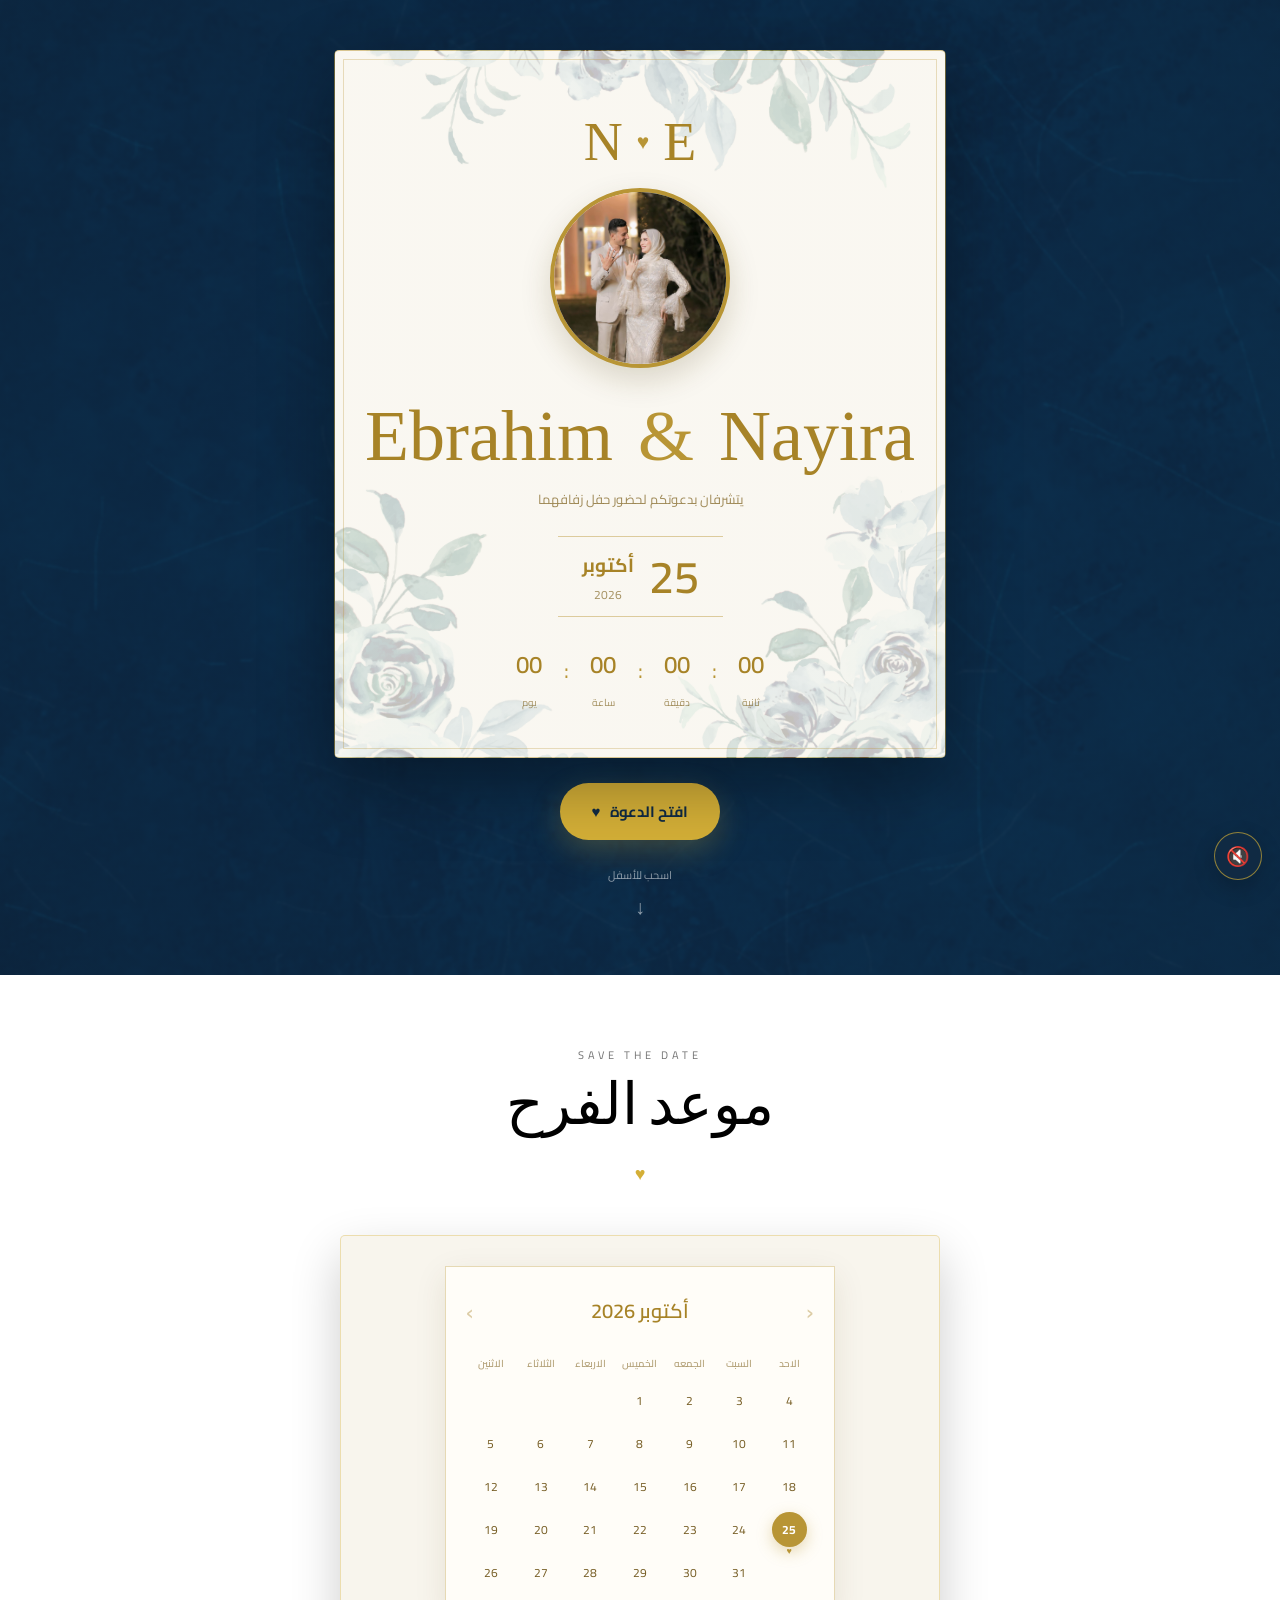
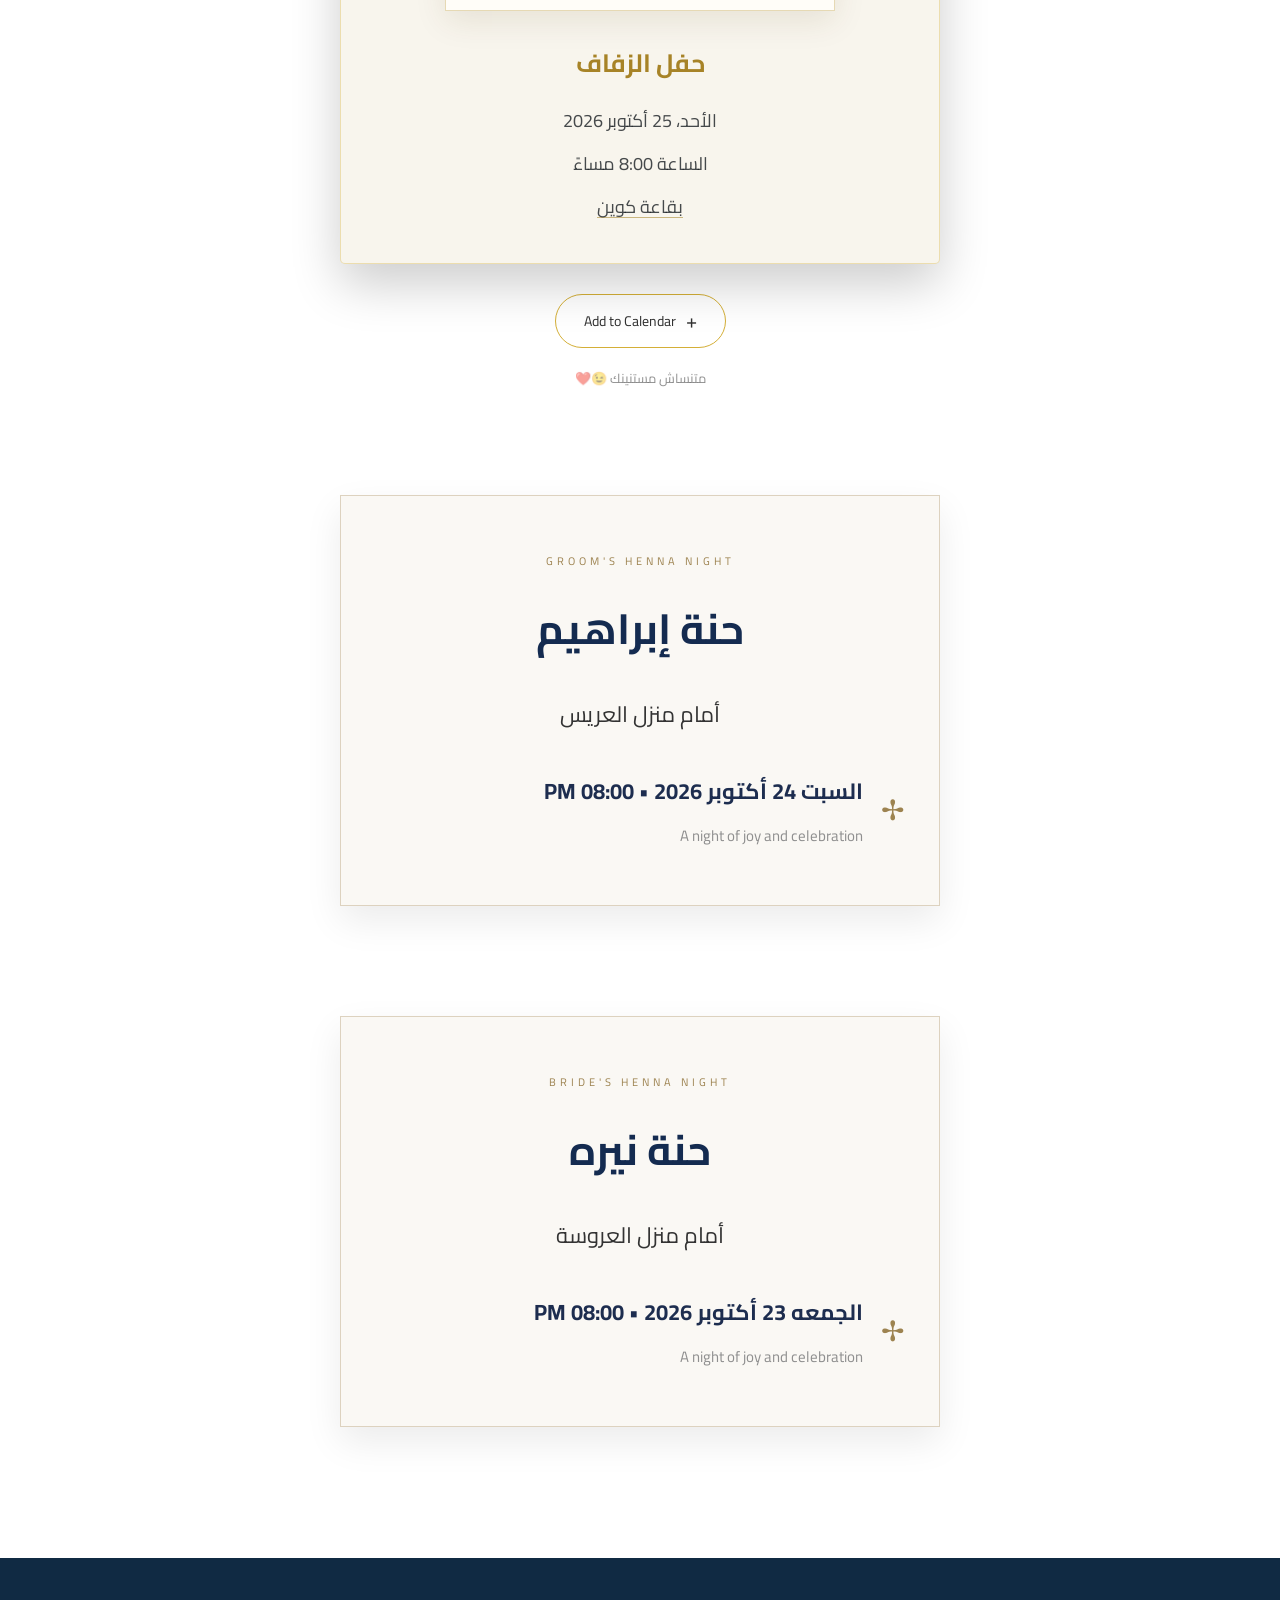
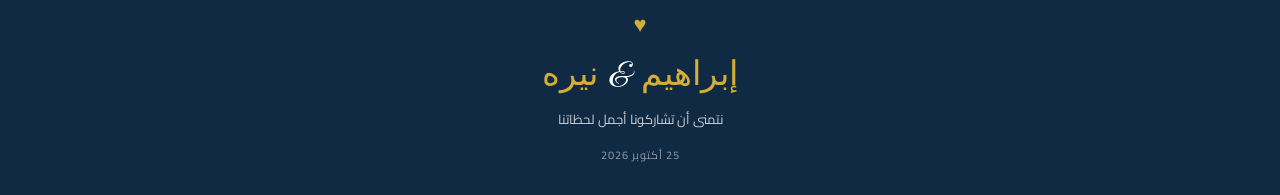
==== widding/index.html @ e5c227c3 "Add files via upload" ====
<!DOCTYPE html>
<html lang="ar" dir="rtl">

<head>
    <meta charset="UTF-8">
    <meta name="viewport" content="width=device-width, initial-scale=1.0">

    <title> Wedding Invitation  </title>

    <link rel="preconnect" href="https://fonts.googleapis.com">
    <link rel="preconnect" href="https://fonts.gstatic.com" crossorigin>

    <link
        href="https://fonts.googleapis.com/css2?family=Cairo:wght@400;500;600;700&family=Great+Vibes&display=swap"
        rel="stylesheet"
    >

    <link rel="stylesheet" href="style.css">
</head>

<body>

    <audio id="weddingAudio" autoplay muted loop preload="auto">
        <source src="audio/wedding-song.mp3" type="audio/mp3">
    </audio>

    <button
        class="audio-toggle"
        id="audioToggle"
        type="button"
        aria-label="تشغيل الصوت"
        aria-pressed="false"
    >
        <span id="audioIcon">🔇</span>
    </button>

    <!-- =========================
         Loading
    ========================== -->

    <div class="loader" id="loader">

        <div class="loader-heart">
            ♥
        </div>

        <div class="loader-text">
            ...Loading
        </div>

    </div>


    <!-- =========================
         الصفحة الرئيسية
    ========================== -->

    <main class="hero">


        <div class="hero-content">

            <!-- =========================
                 كارت الدعوة
            ========================== -->

            <div class="invitation-card">

                <!-- الحروف -->

                <div class="initials">

                    <span>E</span>

                    <div class="initial-heart">
                        ♥
                    </div>

                    <span>N</span>

                </div>


                <!-- الصور -->

                <div class="couple-images">

                    <img
                        src="images/couple.jpg"
                        alt="إبراهيم ونيره"
                    >

                </div>


                <!-- الأسماء -->

                <div class="names">

                    <h1>
                        Ebrahim
                        <span>&</span>
                        Nayira
                    </h1>

                    <p>
                        يتشرفان بدعوتكم لحضور حفل زفافهما
                    </p>

                </div>


                <!-- التاريخ -->

                <div class="wedding-date">

                    <div class="date-number">
                        25
                    </div>

                    <div class="date-details">

                        <strong>
                            أكتوبر
                        </strong>

                        <small>
                            2026
                        </small>

                    </div>

                </div>


                <!-- العداد -->

                <div class="countdown">

                    <div class="time-box">
                        <span id="days">00</span>
                        <small>يوم</small>
                    </div>

                    <div class="separator">:</div>

                    <div class="time-box">
                        <span id="hours">00</span>
                        <small>ساعة</small>
                    </div>

                    <div class="separator">:</div>

                    <div class="time-box">
                        <span id="minutes">00</span>
                        <small>دقيقة</small>
                    </div>

                    <div class="separator">:</div>

                    <div class="time-box">
                        <span id="seconds">00</span>
                        <small>ثانية</small>
                    </div>

                </div>

            </div>


            <!-- زر فتح الدعوة -->

            <button
                class="open-button"
                id="openInvitation"
            >

                <span>
                    افتح الدعوة
                </span>

                <span class="button-heart">
                    ♥
                </span>

            </button>


            <div class="scroll-hint">

                <span>
                    اسحب للأسفل
                </span>

                <div class="arrow">
                    ↓
                </div>

            </div>

        </div>

    </main>



    <!-- ==================================================
         تفاصيل الفرح
    ================================================== -->

    <section class="details-section" id="weddingDetails">


        <div class="section-flower section-flower-1">
            ❀
        </div>

        <div class="section-flower section-flower-2">
            ✿
        </div>


        <div class="details-container">


            <!-- عنوان القسم -->

            <div class="section-title reveal">

                <span class="title-small">
                    SAVE THE DATE
                </span>

                <h2>
                    موعد الفرح
                </h2>

                <div class="title-line">
                    ♥
                </div>

            </div>



            <!-- كارت الموعد -->

            <div class="event-card reveal">

    <div class="real-calendar">

        <div class="calendar-header">
            <span>‹</span>
            <strong>أكتوبر 2026</strong>
            <span>›</span>
        </div>

        <div class="calendar-weekdays">
            <span>الاثنين</span>
            <span>الثلاثاء</span>
            <span>الاربعاء</span>
            <span>الخميس</span>
            <span>الجمعه</span>
            <span>السبت</span>
            <span>الاحد</span>
        </div>

        <div class="calendar-days">

            <span class="empty"></span>
            <span class="empty"></span>
            <span class="empty"></span>
            <span>1</span>
            <span>2</span>
            <span>3</span>
            <span>4</span>

            <span>5</span>
            <span>6</span>
            <span>7</span>
            <span>8</span>
            <span>9</span>
            <span>10</span>
            <span>11</span>

            <span>12</span>
            <span>13</span>
            <span>14</span>
            <span>15</span>
            <span>16</span>
            <span>17</span>
            <span>18</span>

            <span>19</span>
            <span>20</span>
            <span>21</span>
            <span>22</span>
            <span>23</span>
            <span>24</span>

            <span class="selected-day">25</span>

            <span>26</span>
            <span>27</span>
            <span>28</span>
            <span>29</span>
            <span>30</span>
            <span>31</span>

        </div>

    </div>


    <div class="event-info">

        <h3>
            حفل الزفاف
        </h3>

        <div class="event-detail">

            <span>
                الأحد، 25 أكتوبر 2026
            </span>

        </div>

        <div class="event-detail">


            <span>
                الساعة 8:00 مساءً
            </span>

        </div>

         <div class="event-detail">


            <a
                class="venue-link"
                href="https://maps.app.goo.gl/yzp8cjDBP4MSzpGe7"
                target="_blank"
                rel="noopener noreferrer"
            >
                بقاعة كوين
            </a>

        </div>


    </div>

</div>


            <!-- زر Add Calendar -->

            <button
                class="calendar-button"
                id="addCalendar"
            >

                <span>
                    +
                </span>

                Add to Calendar

            </button>


            <p class="calendar-note reveal">
            متنساش مستنينك 😉❤️
            </p>


        </div>

    </section>

    <!-- ==================================================
     حنة إبراهيم
================================================== -->

<section class="henna-section" id="groomHenna">

    <div class="section-flower henna-flower-1">
        ❀
    </div>

    <div class="section-flower henna-flower-2">
        ✿
    </div>


    <div class="details-container">

        <div class="henna-card reveal">

    <p class="henna-en">
        GROOM'S HENNA NIGHT
    </p>

    <h2 class="henna-ar">
        حنة إبراهيم
    </h2>

    <p class="henna-place">
        أمام منزل العريس
    </p>


            <div class="henna-info">

                <div class="henna-icon">
                    ✢
                </div>

            <div>

                    <strong>
                        السبت 24 أكتوبر 2026 • 08:00 PM
                    </strong>

                    <small>
                        A night of joy and celebration
                    </small>

        </div>

                </div>

            </div>

        </div>

    </div>
</section>
<!-- ==================================================
     حنة نيره
================================================== -->

<section class="henna-section" id="brideHenna">

    <div class="section-flower henna-flower-1">
        ❀
    </div>

    <div class="section-flower henna-flower-2">
        ✿
    </div>

    <div class="details-container">

        <div class="henna-card reveal">

    <p class="henna-en">
        BRIDE'S HENNA NIGHT
    </p>

    <h2 class="henna-ar">
        حنة نيره
    </h2>

    <p class="henna-place">
        أمام منزل العروسة
    </p>

            <div class="henna-info">

                <div class="henna-icon">
                    ✢
                </div>

            <div>

                    <strong>
                        الجمعه 23 أكتوبر 2026 • 08:00 PM
                    </strong>

                    <small>
                        A night of joy and celebration
                    </small>

        </div>

                </div>

            </div>

        </div>

    </div>

</section>


    <!-- ==================================================
         نهاية الصفحة
    ================================================== -->

    <footer class="site-footer">

        <div class="footer-heart">♥</div>

        <p class="footer-names">
            إبراهيم <span>&</span> نيره
        </p>

        <p class="footer-message">
            نتمنى أن تشاركونا أجمل لحظاتنا
        </p>

        <p class="footer-date">
            25 أكتوبر 2026
        </p>

    </footer>


    <script src="script.js"></script>

    
</body>

</html>
---- widding/style.css ----
/* ========================================
   RESET
======================================== */

* {
    margin: 0;
    padding: 0;
    box-sizing: border-box;
}


html {
    scroll-behavior: smooth;

    overflow-x: hidden;
}


body {
    min-height: 100vh;

    width: 100%;

    overflow-x: hidden;

    background: #ffffff;

    color: rgb(0, 0, 0);

    font-family: "Cairo", sans-serif;

    touch-action: pan-y;
}


img {
    max-width: 100%;
}


.audio-toggle {

    position: fixed;

    bottom: 20px;

    right: 18px;

    z-index: 1000;

    width: 48px;

    height: 48px;

    border: 1px solid rgba(212,175,55,.65);

    border-radius: 50%;

    background: #102a43;

    color: #ffffff;

    font-size: 19px;

    cursor: pointer;

    box-shadow: 0 8px 22px rgba(0,0,0,.2);

    transition: transform .3s ease, background .3s ease;

}


.audio-toggle:hover {

    background: #173760;

    transform: scale(1.08);

}


.audio-toggle.is-playing {

    border-color: #d4af37;

}


@media (max-width: 600px) {

    .audio-toggle {

        right: 12px;

        bottom: 12px;

        width: 43px;

        height: 43px;

    }

}



/* ========================================
   LOADER
======================================== */

.loader {

    position: fixed;

    inset: 0;

    z-index: 99999;

    display: flex;

    flex-direction: column;

    align-items: center;

    justify-content: center;

    background: #102a43;

    transition:
        opacity .8s ease,
        visibility .8s ease;
}


.loader.hide {

    opacity: 0;

    visibility: hidden;

}


.loader-heart {

    color: white;

    font-size: 58px;

    animation: heartbeat 1.2s infinite;

}


.loader-text {

    margin-top: 12px;

    font-size: 13px;

    letter-spacing: 3px;

    color: rgba(255,255,255,.8);

}


@keyframes heartbeat {

    0% {
        transform: scale(1);
    }

    15% {
        transform: scale(1.22);
    }

    30% {
        transform: scale(1);
    }

    45% {
        transform: scale(1.17);
    }

    70% {
        transform: scale(1);
    }

    100% {
        transform: scale(1);
    }

}

/* ========================================
   HERO
======================================== */

.hero {

    position: relative;

    min-height: 100vh;

    display: flex;

    justify-content: center;

    align-items: center;

    padding: 50px 20px;

    overflow: hidden;

    /*
       صورة الخلفية الرئيسية
    */

    background-image:

        linear-gradient(
            rgba(16,42,67,.72),
            rgba(16,42,67,.72)
        ),

        url("images/main-bg.jpg");

    background-size: cover;

    background-position: center;

    background-repeat: no-repeat;

    background-attachment: scroll;
}



/* ========================================
   INVITATION CARD
======================================== */

.invitation-card {

    position: relative;

    width: 100%;

    text-align: center;

    min-height: 650px;

    padding:
        60px
        30px
        45px;

    color: #a78327;

    border-radius: 5px;

    border:
        1px solid
        rgba(184,149,53,.55);

    box-shadow:
        0 25px 70px
        rgba(0,0,0,.35);

    outline:
        1px solid
        rgba(184,149,53,.3);

    outline-offset: -10px;

    overflow: hidden;

    /*
       صورة خلفية الكارت
    */

    background-image:

        linear-gradient(
            rgba(248,245,237,.78),
            rgba(248,245,237,.78)
        ),

        url("images/card-bg.jpg");

    background-size: cover;

    background-position: center;

    background-repeat: no-repeat;
}

/* ========================================
   INITIALS
======================================== */

.initials {

    position: relative;

    z-index: 5;

    display: flex;

    justify-content: center;

    align-items: center;

    gap: 14px;

    margin-bottom: 15px;

    color: #a78327;

    font-family:
        "Libre Baskerville",
        cursive;

    font-size: 54px;
}


.initial-heart {

    color: #b89535;

    font-size: 21px;

    animation:
        heartbeat 1.6s infinite;
}



/* ========================================
   IMAGES
======================================== */

.couple-images {

    position: relative;

    z-index: 5;

    width: 180px;

    height: 180px;

    margin:
        0 auto
        25px;

    overflow: hidden;

    border:
        4px solid
        #b89535;

    border-radius: 50%;

    background: #eee;

    box-shadow:
        0 12px 30px
        rgba(80,60,10,.18);
}


.couple-images img {

    width: 100%;

    height: 100%;

    display: block;

    object-fit: cover;

    transform:
        translateX(7px)
        scale(1.08);

    transition:
        transform .6s ease;
}


.couple-images:hover img {

    transform:
    translateX(7px)
    scale(1.12);
}



/* ========================================
   NAMES
======================================== */

.names {

    position: relative;

    z-index: 5;
}


.names h1 {

    color: #a78327;

    font-family:
        "Reem Kufi",
        cursive;

    font-size:
        clamp(48px,11vw,72px);

    font-weight: 400;

    line-height: 1.2;
}


.names h1 span {

    margin:
        0 7px;

    color: #b89535;
}


.names p {

    margin-top: 8px;

    margin-bottom: 25px;

    color:
        rgba(120,90,20,.7);

    font-size: 13px;
}



/* ========================================
   DATE
======================================== */

.wedding-date {

    position: relative;

    z-index: 5;

    display: inline-flex;

    align-items: center;

    gap: 15px;

    padding:
        10px 24px;

    margin-bottom: 25px;

    border-top:
        1px solid
        rgba(184,149,53,.45);

    border-bottom:
        1px solid
        rgba(184,149,53,.45);
}


.date-number {

    color: #a78327;

    font-size: 45px;

    font-weight: 600;

    line-height: 1;
}


.date-details {

    display: flex;

    flex-direction: column;

    align-items: center;
}


.date-details strong {

    color: #a78327;

    font-size: 19px;
}


.date-details small {

    color:
        rgba(120,90,20,.65);

    font-size: 12px;
}



/* ========================================
   COUNTDOWN
======================================== */

.countdown {

    position: relative;

    z-index: 5;

    display: flex;

    justify-content: center;

    align-items: center;

    gap: 7px;

    direction: ltr;
}


.time-box {

    min-width: 55px;

    display: flex;

    flex-direction: column;

    align-items: center;
}


.time-box span {

    color: #a78327;

    font-size: 24px;

    font-weight: 600;
}


.time-box small {

    margin-top: 6px;

    color:
        rgba(120,90,20,.65);

    font-size: 10px;
}


.separator {

    color: #b89535;

    font-size: 22px;

    margin-top: -14px;
}



/* ========================================
   OPEN BUTTON
======================================== */

.open-button {

    width: fit-content;

    margin: 25px auto 0;

    border: none;

    border-radius: 50px;

    padding:
        14px 32px;

    background: #d4af37;

    color: #102a43;

    font-family:
        "Cairo",
        sans-serif;

    font-size: 15px;

    font-weight: 700;

    cursor: pointer;

    display: flex;

    align-items: center;

    gap: 10px;

    box-shadow:
        0 10px 30px
        rgba(212,175,55,.25);

    transition:
        transform .3s ease,
        box-shadow .3s ease;
}


.open-button:hover {

    transform:
        translateY(-4px);

    box-shadow:
        0 15px 40px
        rgba(212,175,55,.4);
}



/* ========================================
   SCROLL HINT
======================================== */

.scroll-hint {

    margin-top: 25px;

    display: flex;

    flex-direction: column;

    align-items: center;

    gap: 3px;

    color:
        rgba(255,255,255,.55);

    font-size: 11px;
}


.arrow {

    font-size: 20px;

    animation:
        arrowMove 1.5s infinite;
}


@keyframes arrowMove {

    0%,
    100% {
        transform: translateY(0);
    }

    50% {
        transform: translateY(8px);
    }

}



/* ========================================
   BACKGROUND FLOWERS
======================================== */

.background-flower {

    position: absolute;

    z-index: 1;

    color:
        rgba(255,255,255,.09);

    font-size: 80px;

    pointer-events: none;

    animation:
        flowerFloat 7s ease-in-out infinite;
}


.flower-1 {

    top: 5%;

    left: 4%;
}


.flower-2 {

    top: 20%;

    right: 4%;

    font-size: 55px;

    animation-delay: 1s;
}


.flower-3 {

    bottom: 8%;

    left: 7%;

    font-size: 65px;

    animation-delay: 2s;
}


.flower-4 {

    bottom: 15%;

    right: 7%;

    font-size: 90px;

    animation-delay: 3s;
}


@keyframes flowerFloat {

    0%,
    100% {
        transform:
            translateY(0)
            rotate(0deg);
    }

    50% {
        transform:
            translateY(-15px)
            rotate(8deg);
    }

}



/* ==================================================
   قسم تفاصيل الفرح
================================================== */

.details-section {

    position: relative;

    min-height: auto;

    padding:
        70px 20px 50px;

    background:
        #ffffff;

    overflow: hidden;
}


.details-container {

    position: relative;

    z-index: 5;

    width: 100%;

    max-width: 600px;

    margin: auto;
}


/* ========================================
   تذييل الصفحة
======================================== */

.site-footer {

    margin-top: 2cm;

    padding: 45px 20px 30px;

    background: #102a43;

    color: rgba(255,255,255,.78);

    text-align: center;
}


.footer-heart {

    margin-bottom: 8px;

    color: #d4af37;

    font-size: 22px;

    animation: heartbeat 1.6s infinite;
}


.footer-names {

    color: #d4af37;

    font-family: "Great Vibes", cursive;

    font-size: 34px;
}


.footer-names span {

    margin: 0 5px;

    color: #ffffff;
}


.footer-message {

    margin-top: 8px;

    font-size: 13px;
}


.footer-date {

    margin-top: 14px;

    color: rgba(255,255,255,.55);

    font-size: 11px;

    letter-spacing: 1px;
}



/* ========================================
   عنوان القسم
======================================== */

.section-title {

    text-align: center;

    margin-bottom: 45px;
}


.title-small {

    display: block;

    margin-bottom: 5px;

    color:
        rgba(2, 2, 2, 0.55);

    font-size: 11px;

    letter-spacing: 4px;
}


.section-title h2 {

    color: rgb(0, 0, 0);

    font-family:
        "Great Vibes",
        cursive;

    font-size: 58px;

    font-weight: 400;
}


.title-line {

    margin-top: 10px;

    color: #d4af37;

    font-size: 18px;
}


/* ========================================
   REAL CALENDAR
======================================== */

.event-card {
    display: flex;
    flex-direction: column;

    gap: 28px;

    padding: 30px 25px;

    background: #f8f5ed;

    border: 1px solid rgba(212,175,55,.35);

    border-radius: 5px;

    box-shadow:
        0 20px 50px rgba(0,0,0,.2);

    direction: ltr;
}


/* الكالندر */

.real-calendar {
    width: 100%;
    max-width: 390px;

    margin: auto;

    padding: 20px;

    background: #fffdf8;

    border: 1px solid rgba(184,149,53,.35);

    box-shadow:
        0 10px 30px rgba(80,60,10,.10);
}


/* اسم الشهر */

.calendar-header {
    display: flex;

    align-items: center;

    justify-content: space-between;

    margin-bottom: 20px;

    direction: rtl;
}

.calendar-header strong {
    color: #a78327;

    font-size: 20px;

    font-weight: 600;
}

.calendar-header span {
    color: rgba(167,131,39,.4);

    font-size: 25px;
}


/* أيام الأسبوع */

.calendar-weekdays,
.calendar-days {
    display: grid;

    grid-template-columns:
        repeat(7, 1fr);

    text-align: center;
}


.calendar-weekdays {
    margin-bottom: 10px;
}

.calendar-weekdays span {
    color: rgba(120,90,20,.55);

    font-size: 10px;

    font-weight: 600;
}


/* الأرقام */

.calendar-days {
    row-gap: 8px;
}

.calendar-days span {
    position: relative;

    width: 35px;
    height: 35px;

    margin: auto;

    display: flex;

    align-items: center;
    justify-content: center;

    color: #765d24;

    font-size: 12px;

    border-radius: 50%;
}


/* اليوم المحدد */

.calendar-days .selected-day {
    background: #b89535;

    color: white;

    font-weight: 700;

    box-shadow:
        0 5px 15px
        rgba(184,149,53,.35);
}


/* قلب صغير تحت يوم 25 */

.calendar-days .selected-day::after {
    content: "♥";

    position: absolute;

    bottom: -12px;

    color: #b89535;

    font-size: 9px;
}


/* المعلومات */

.event-info {
    direction: rtl;

    text-align: center;

    width: 100%;
}

.event-info h3 {
    margin-bottom: 18px;

    color: #a78327;

    font-size: 25px;
}

.event-detail {
    display: flex;

    align-items: center;

    justify-content: center;

    gap: 15px;

    margin-bottom: 10px;

    color: rgba(9, 15, 20, 0.75);

    font-size: 18px;
}

.venue-link {
    color: inherit;

    text-decoration: underline;

    text-decoration-color: rgba(167,131,39,.55);

    text-underline-offset: 4px;

    transition: color .3s ease;
}

.venue-link:hover {
    color: #a78327;
}

.detail-icon {
    font-size: 18px;
}


/* الموبايل */

@media (max-width: 600px) {

    .event-card {
        padding: 25px 15px;
    }

    .real-calendar {
        padding: 16px 10px;
    }

    .calendar-days span {
        width: 32px;
        height: 32px;
    }

}
/* ========================================
   ADD TO CALENDAR
======================================== */

.calendar-button {

    display: flex;

    align-items: center;

    justify-content: center;

    gap: 10px;

    margin:
        30px auto 0;

    padding:
        13px 28px;

    border:
        1px solid
        #d4af37;

    border-radius: 50px;

    background:
        transparent;

    color: rgb(49, 49, 49);

    font-family:
        "Cairo",
        sans-serif;

    font-size: 14px;

    cursor: pointer;

    transition:
        all .3s ease;
}


.calendar-button span {

    font-size: 20px;

    line-height: 1;
}


.calendar-button:hover {

    background:
        #d4af37;

    color:
        #102a43;

    transform:
        translateY(-3px);
}


.calendar-note {

    margin-top: 18px;

    text-align: center;

    color:
        rgba(31, 31, 31, 0.5);

    font-size: 13px;
}



/* ========================================
   FLOWERS DETAILS
======================================== */

.section-flower {

    position: absolute;

    color:
        rgba(255,255,255,.06);

    font-size: 120px;

    pointer-events: none;

    animation:
        flowerFloat 8s infinite;
}


.section-flower-1 {

    top: 10%;

    left: 0;
}


.section-flower-2 {

    bottom: 8%;

    right: 0;

    animation-delay: 2s;
}



/* ========================================
   SCROLL REVEAL
======================================== */

.reveal {

    opacity: 0;

    transform:
        translateY(45px);

    transition:
        opacity .8s ease,
        transform .8s ease;
}


.reveal.show {

    opacity: 1;

    transform:
        translateY(0);
}



/* ========================================
   MOBILE
======================================== */

@media (max-width: 600px) {

    .hero {

        padding:
            30px 15px;
    }


    .invitation-card {

        min-height: 620px;

        padding:
            55px 18px 40px;
    }


    .event-card {

        flex-direction: column;

        text-align: center;

        gap: 22px;

        padding: 30px 20px;
    }


    .event-info {

        text-align: center;
    }


    .event-detail {

        justify-content: center;
    }


    .calendar-icon {

        width: 120px;

        height: 135px;
    }


    .section-title h2 {

        font-size: 50px;
    }


    .card-flower {

        font-size: 70px;
    }

}


/* ========================================
   HENNA SECTION
======================================== */

.henna-section {

    position: relative;

    min-height: auto;

    padding:
        55px 20px;

    background:
        #ffffff;

    overflow: hidden;

}


/* ========================================
   وقت الحنة
======================================== */

.henna-time {

    width: fit-content;

    margin:
        25px auto 0;

    padding:
        13px 28px;

    display: flex;

    align-items: center;

    gap: 12px;

    border:
        1px solid
        rgba(212,175,55,.35);

    border-radius:
        50px;

    background:
        rgba(248,245,237,.05);

    color: white;

    direction: rtl;

}


.henna-time-icon {

    font-size: 20px;

}


.henna-time div {

    display: flex;

    flex-direction: column;

    align-items: flex-start;

}


.henna-time small {

    color:
        rgba(255,255,255,.5);

    font-size: 10px;

}


.henna-time strong {

    color:
        #d4af37;

    font-size: 15px;

}



/* ========================================
   زخارف الحنة
======================================== */

.henna-flower-1 {

    top: 12%;

    left: 0;

}


.henna-flower-2 {

    bottom: 10%;

    right: 0;

    animation-delay: 2s;

}



/* ========================================
   Mobile
======================================== */

@media (max-width: 600px) {

    .henna-section {

        padding:
            80px 15px;

    }


    .henna-time {

        padding:
            11px 22px;

    }

}
/* ========================================
   تصغير كارت الدعوة على الموبايل
======================================== */

@media (max-width: 600px) {

    .invitation-card {
        min-height: 0;

        padding:
            40px
            18px
            30px;
    }


    .initials {
        font-size: 45px;

        margin-bottom: 8px;
    }


    .couple-images {
        width: 130px;

        height: 130px;

        margin-bottom: 15px;
    }


    .names h1 {
        font-size: 48px;
    }


    .names p {
        margin-top: 4px;

        margin-bottom: 15px;

        font-size: 10px;
    }


    .wedding-date {
        margin-bottom: 15px;

        padding:
            8px
            20px;
    }


    .date-number {
        font-size: 38px;
    }


    .date-details strong {
        font-size: 16px;
    }


    .countdown {
        gap: 3px;
    }


    .time-box {
        min-width: 43px;
    }


    .time-box span {
        font-size: 19px;
    }


    .time-box small {
        margin-top: 3px;

        font-size: 9px;
    }


    .separator {
        font-size: 16px;

        margin-top: -10px;
    }


    .card-flower {
        font-size: 60px;
    }

}

/*==========================
Henna V2
==========================*/

.henna-card{

max-width:650px;

margin:auto;

padding:55px 35px;

background:#faf8f4;

border:1px solid #ddd2bf;

text-align:center;

box-shadow:0 15px 35px rgba(0,0,0,.08);

}

.henna-en{

letter-spacing:4px;

font-size:11px;

color:#9d8350;

margin-bottom:18px;

}

.henna-ar{

font-size:42px;

color:#142b50;

margin-bottom:25px;

}

.henna-place{

font-size:22px;

margin-bottom:35px;

color:#333;

}

.henna-line{

height:1px;

background:#d9d1c1;

margin:35px 0;

}

.henna-lines{

height:1px;

background:#363636;

margin:35px 0;

}

.henna-info{

display:flex;

align-items:center;

gap:18px;

text-align:right;

}

.henna-icon{

font-size:28px;

color:#9d8350;

}

.henna-info strong{

display:block;

font-size:22px;

color:#1d2d4f;

margin-bottom:8px;

}

.henna-info small{

color:#8f8f8f;

font-size:15px;

}

@media(max-width:600px){

.henna-card{

padding:40px 22px;

}

.henna-ar{

font-size:30px;

}

.henna-place{

font-size:18px;

}

.henna-info{

flex-direction:row;

gap:12px;

}

.henna-info strong{

font-size:16px;

}

}
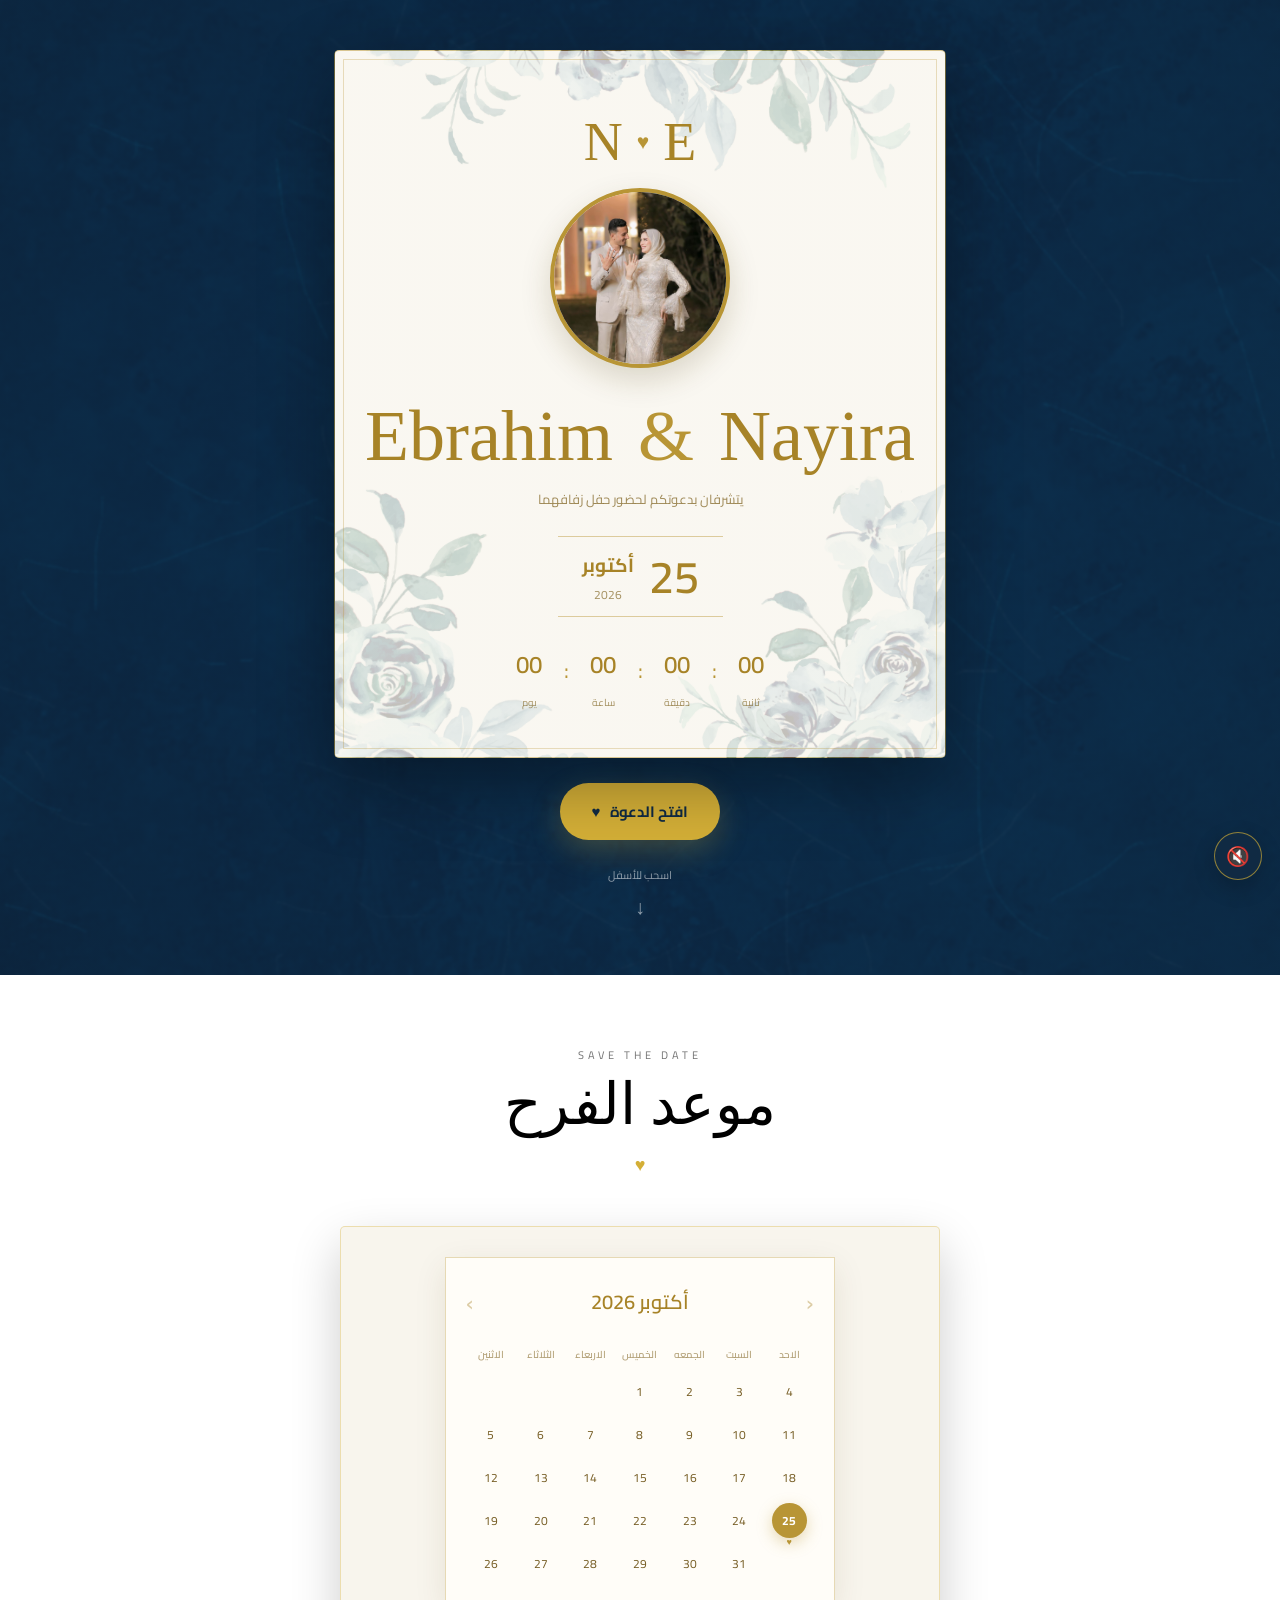
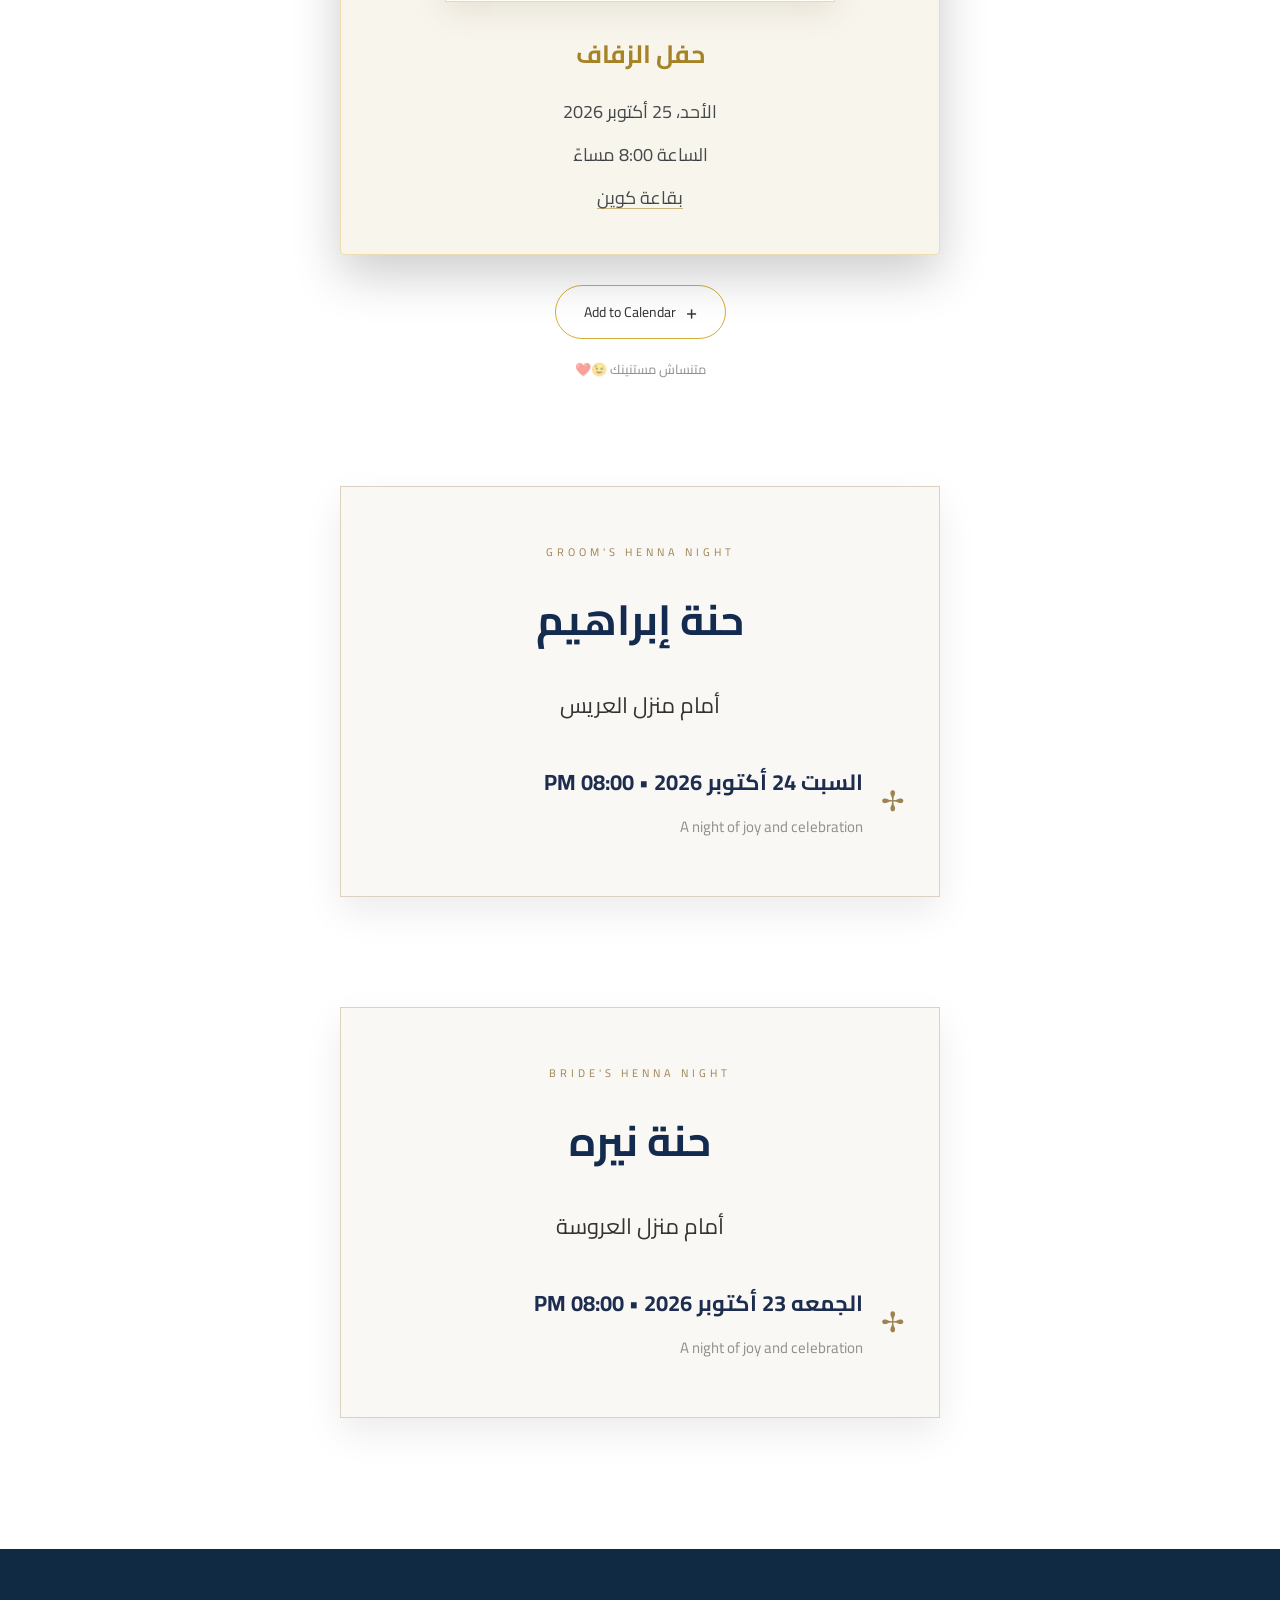
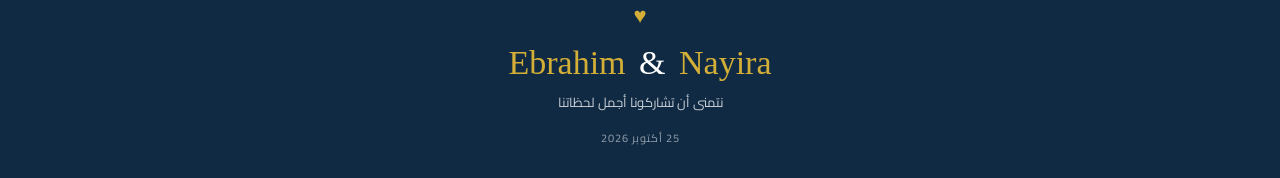
==== commit 08ea72f1: "Add files via upload" ====
--- a/widding/index.html
+++ b/widding/index.html
@@ -506,7 +506,7 @@
         <div class="footer-heart">♥</div>
 
         <p class="footer-names">
-            إبراهيم <span>&</span> نيره
+            Ebrahim <span>&</span> Nayira
         </p>
 
         <p class="footer-message">
--- a/widding/style.css
+++ b/widding/style.css
@@ -418,7 +418,7 @@
     color: #a78327;
 
     font-family:
-        "Reem Kufi",
+        "Cormorant Garamond",
         cursive;
 
     font-size:
@@ -849,7 +849,7 @@
 
     color: #d4af37;
 
-    font-family: "Great Vibes", cursive;
+    font-family: "Cormorant Garamond", cursive;
 
     font-size: 34px;
 }
@@ -916,7 +916,7 @@
     color: rgb(0, 0, 0);
 
     font-family:
-        "Great Vibes",
+        "Cormorant Garamond",
         cursive;
 
     font-size: 58px;
@@ -1528,95 +1528,79 @@
 @media (max-width: 600px) {
 
     .invitation-card {
+        width: 90%;
         min-height: 0;
 
-        padding:
-            40px
-            18px
-            30px;
-    }
-
+        padding: 30px 14px 25px;
+
+        margin: 0 auto;
+    }
+
+    .couple-images {
+        width: 190px;
+        height: 105px;
+
+        margin-bottom: 10px;
+    }
+
+    .person-photo {
+        width: 105px;
+        height: 105px;
+
+        border-width: 3px;
+    }
 
     .initials {
-        font-size: 45px;
-
-        margin-bottom: 8px;
-    }
-
-
-    .couple-images {
-        width: 130px;
-
-        height: 130px;
-
-        margin-bottom: 15px;
-    }
-
+        font-size: 38px;
+        margin-bottom: 5px;
+    }
 
     .names h1 {
-        font-size: 48px;
-    }
-
+        font-size: 40px;
+    }
 
     .names p {
-        margin-top: 4px;
-
-        margin-bottom: 15px;
-
+        font-size: 9px;
+        margin-bottom: 12px;
+    }
+
+    .wedding-date {
+        padding: 6px 15px;
+        margin-bottom: 12px;
+    }
+
+    .date-number {
+        font-size: 32px;
+    }
+
+    .date-details strong {
+        font-size: 14px;
+    }
+
+    .date-details small {
         font-size: 10px;
     }
 
-
-    .wedding-date {
-        margin-bottom: 15px;
-
-        padding:
-            8px
-            20px;
-    }
-
-
-    .date-number {
-        font-size: 38px;
-    }
-
-
-    .date-details strong {
-        font-size: 16px;
-    }
-
-
     .countdown {
-        gap: 3px;
-    }
-
+        gap: 2px;
+    }
 
     .time-box {
-        min-width: 43px;
-    }
-
+        min-width: 38px;
+    }
 
     .time-box span {
-        font-size: 19px;
-    }
-
+        font-size: 17px;
+    }
 
     .time-box small {
-        margin-top: 3px;
-
-        font-size: 9px;
-    }
-
+        font-size: 8px;
+        margin-top: 2px;
+    }
 
     .separator {
-        font-size: 16px;
-
-        margin-top: -10px;
-    }
-
-
-    .card-flower {
-        font-size: 60px;
+        font-size: 14px;
+        margin-top: -8px;
     }
 
 }
